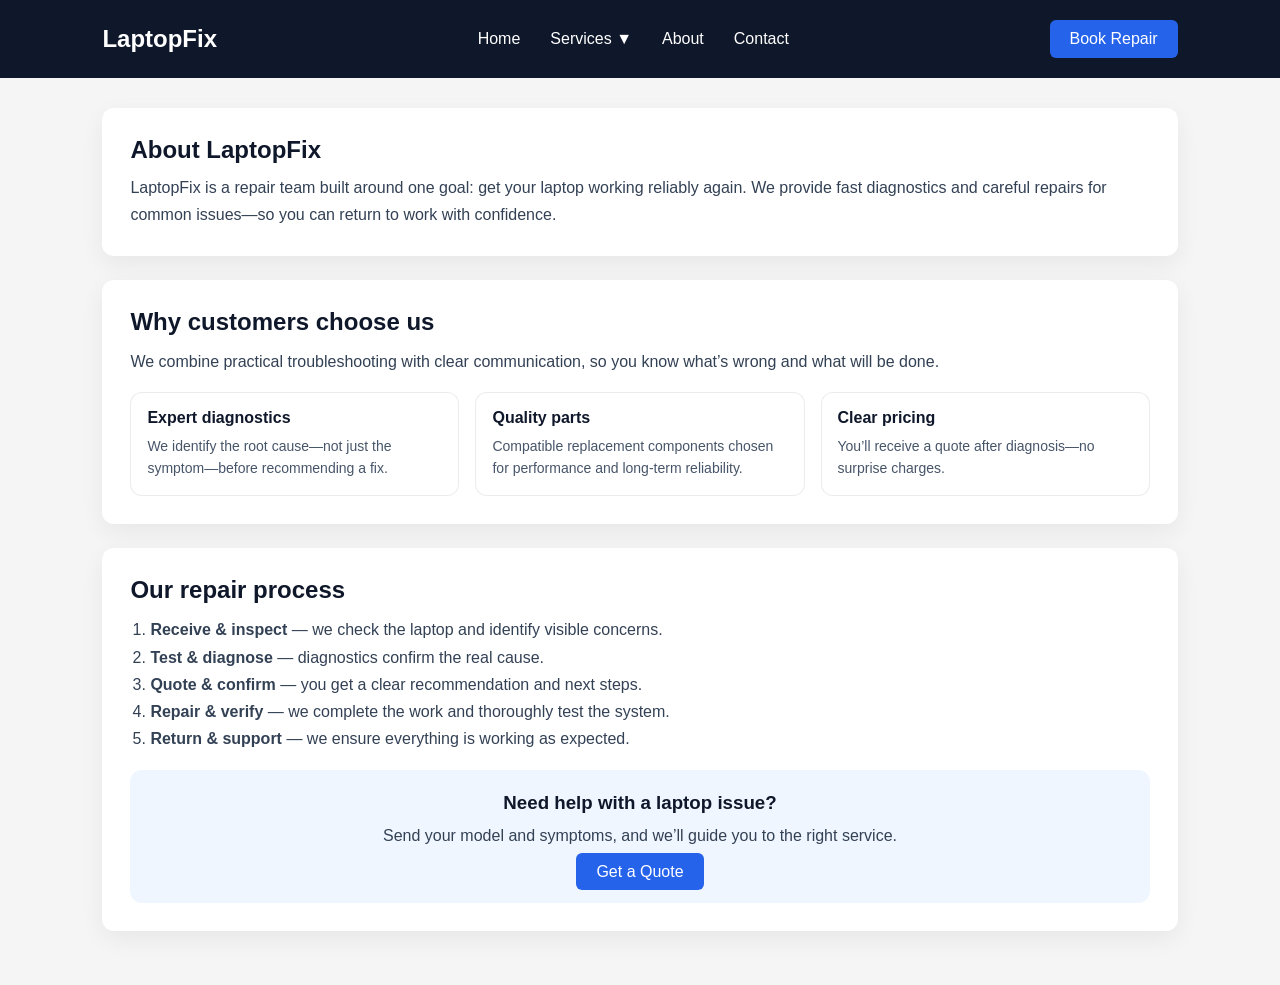
==== about.html @ d70bae6b "Initial commit" ====
<!DOCTYPE html>
<html lang="en">
<head>
    <meta charset="UTF-8">
    <meta name="viewport" content="width=device-width, initial-scale=1.0">
    <title>About - LaptopFix</title>
    <link rel="stylesheet" href="css/home.css">
    <link rel="stylesheet" href="css/about.css">
    <style>
        /* Fallback styles in case css/about.css is empty */
        .page{
            padding:30px 8%;
        }
        .hero{
            background:#fff;
            border-radius:12px;
            padding:28px;
            box-shadow:0 8px 24px rgba(0,0,0,0.06);
            margin-bottom:24px;
        }
        .hero h1{ color:#0f172a; margin-bottom:10px; }
        .hero p{ color:#334155; line-height:1.7; font-size:16px; }

        .content{
            background:#fff;
            border-radius:12px;
            padding:28px;
            box-shadow:0 8px 24px rgba(0,0,0,0.06);
            margin-bottom:24px;
        }
        .content h2{ color:#0f172a; margin:0 0 12px; }
        .content p{ color:#334155; line-height:1.7; margin-bottom:16px; }
        .content ul, .content ol{ margin-left:20px; color:#334155; line-height:1.7; margin-bottom:18px; }

        .features{
            display:grid;
            grid-template-columns:repeat(3, minmax(0, 1fr));
            gap:16px;
            margin-top:14px;
        }
        .feature{
            border:1px solid rgba(15,23,42,0.08);
            border-radius:12px;
            padding:16px;
            background:#fff;
        }
        .feature h3{ color:#0f172a; margin-bottom:8px; font-size:16px; }
        .feature p{ margin:0; color:#475569; line-height:1.6; font-size:14px; }

        .cta{
            text-align:center;
            background:#eff6ff;
            border-radius:12px;
            padding:22px;
            margin-top:18px;
        }
        .cta h3{ color:#0f172a; margin-bottom:8px; }
        .cta p{ color:#334155; margin-bottom:14px; }

        @media (max-width: 900px){
            .features{ grid-template-columns:1fr; }
        }
    </style>
</head>
<body>
    <header class="header">
        <div class="logo">
            <h2>LaptopFix</h2>
        </div>

        <nav class="navbar">
            <ul>
                <li>
                    <a href="#">Home</a>
                </li>

                <li class="dropdown">
                    <a href="#">Services ▼</a>
                    <ul class="dropdown-menu">
                        <li><a href="services/laptop-screen-repair.html">Laptop Screen Repair</a></li>
                        <li><a href="services/battery-replacement.html">Battery Replacement</a></li>
                        <li><a href="services/motherboard-repair.html">Motherboard Repair</a></li>
                        <li><a href="services/keyboard-repair.html">Keyboard Repair</a></li>
                        <li><a href="services/data-recovery.html">Data Recovery</a></li>
                        <li><a href="services/ram-ssd-upgrade.html">RAM &amp; SSD Upgrade</a></li>
                    </ul>
                </li>

                <li>
                    <a href="about.html">About</a>
                </li>

                <li>
                    <a href="contact.html">Contact</a>
                </li>
            </ul>
        </nav>

        <a href="contact.html" class="btn">Book Repair</a>
    </header>

    <main class="page">
        <section class="hero">
            <h1>About LaptopFix</h1>
            <p>
                LaptopFix is a repair team built around one goal: get your laptop working reliably again.
                We provide fast diagnostics and careful repairs for common issues—so you can return to work with confidence.
            </p>
        </section>

        <section class="content">
            <h2>Why customers choose us</h2>
            <p>
                We combine practical troubleshooting with clear communication, so you know what’s wrong and what will be done.
            </p>

            <div class="features" aria-label="LaptopFix benefits">
                <div class="feature">
                    <h3>Expert diagnostics</h3>
                    <p>We identify the root cause—not just the symptom—before recommending a fix.</p>
                </div>
                <div class="feature">
                    <h3>Quality parts</h3>
                    <p>Compatible replacement components chosen for performance and long-term reliability.</p>
                </div>
                <div class="feature">
                    <h3>Clear pricing</h3>
                    <p>You’ll receive a quote after diagnosis—no surprise charges.</p>
                </div>
            </div>
        </section>

        <section class="content">
            <h2>Our repair process</h2>
            <ol>
                <li><strong>Receive &amp; inspect</strong> — we check the laptop and identify visible concerns.</li>
                <li><strong>Test &amp; diagnose</strong> — diagnostics confirm the real cause.</li>
                <li><strong>Quote &amp; confirm</strong> — you get a clear recommendation and next steps.</li>
                <li><strong>Repair &amp; verify</strong> — we complete the work and thoroughly test the system.</li>
                <li><strong>Return &amp; support</strong> — we ensure everything is working as expected.</li>
            </ol>

            <div class="cta">
                <h3>Need help with a laptop issue?</h3>
                <p>Send your model and symptoms, and we’ll guide you to the right service.</p>
                <a class="btn" href="contact.html">Get a Quote</a>
            </div>
        </section>
    </main>
</body>
</html>
---- css/home.css ----
*{
    margin:0;
    padding:0;
    box-sizing:border-box;
    font-family:Arial, sans-serif;
}

body{
    background:#f5f5f5;
}

/* Header */

.header{
    display:flex;
    justify-content:space-between;
    align-items:center;
    padding:20px 8%;
    background:#0f172a;
}

.logo h2{
    color:white;
}

/* Navbar */

.navbar > ul{
    display:flex;
    list-style:none;
    gap:30px;
}

.navbar ul li{
    position:relative;
}

.navbar ul li a{
    text-decoration:none;
    color:white;
    font-weight:500;
}

/* Dropdown */

.dropdown-menu{
    display:none;
    position:absolute;
    top:100%;
    left:0;
    background:#0f172a;
    min-width:250px;
    list-style:none;
    box-shadow:0 5px 20px rgba(0,0,0,0.15);
    border-radius:8px;
    overflow:hidden;
}

.dropdown-menu li{
    width:100%;
}

.dropdown-menu li a{
    display:block;
    padding:12px 15px;
    color:#222;
}

.dropdown-menu li a:hover{
    background:#2563eb;
    color:white;
}

/* Hover par dropdown show hoga */

.dropdown:hover .dropdown-menu{
    display:block;
}

/* Button */

.btn{
    text-decoration:none;
    background:#2563eb;
    color:white;
    padding:10px 20px;
    border-radius:6px;
}
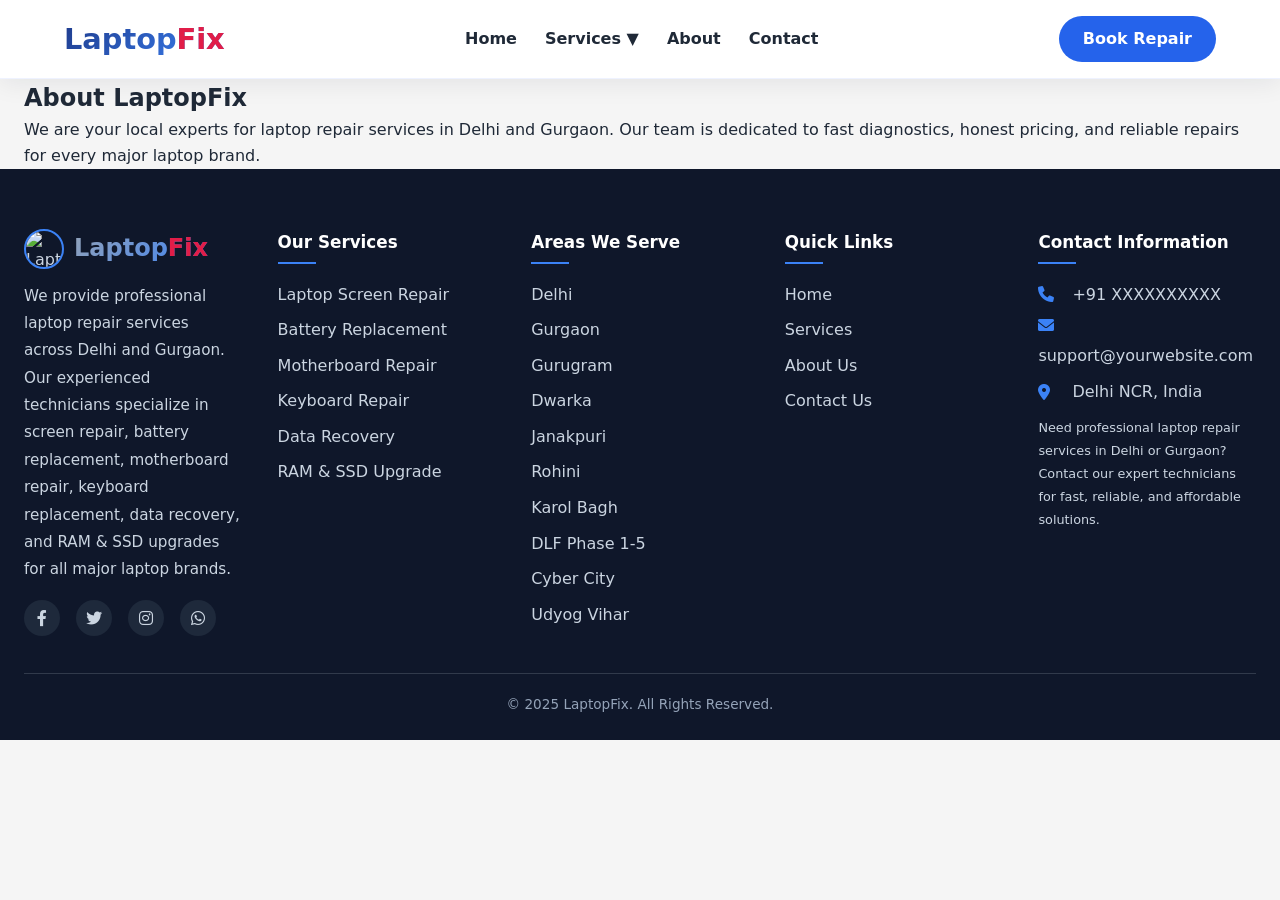
==== commit b6a0c8d2: "Initial commit" ====
--- a/about.html
+++ b/about.html
@@ -1,152 +1,37 @@
 <!DOCTYPE html>
 <html lang="en">
 <head>
-    <meta charset="UTF-8">
-    <meta name="viewport" content="width=device-width, initial-scale=1.0">
-    <title>About - LaptopFix</title>
-    <link rel="stylesheet" href="css/home.css">
-    <link rel="stylesheet" href="css/about.css">
-    <style>
-        /* Fallback styles in case css/about.css is empty */
-        .page{
-            padding:30px 8%;
-        }
-        .hero{
-            background:#fff;
-            border-radius:12px;
-            padding:28px;
-            box-shadow:0 8px 24px rgba(0,0,0,0.06);
-            margin-bottom:24px;
-        }
-        .hero h1{ color:#0f172a; margin-bottom:10px; }
-        .hero p{ color:#334155; line-height:1.7; font-size:16px; }
-
-        .content{
-            background:#fff;
-            border-radius:12px;
-            padding:28px;
-            box-shadow:0 8px 24px rgba(0,0,0,0.06);
-            margin-bottom:24px;
-        }
-        .content h2{ color:#0f172a; margin:0 0 12px; }
-        .content p{ color:#334155; line-height:1.7; margin-bottom:16px; }
-        .content ul, .content ol{ margin-left:20px; color:#334155; line-height:1.7; margin-bottom:18px; }
-
-        .features{
-            display:grid;
-            grid-template-columns:repeat(3, minmax(0, 1fr));
-            gap:16px;
-            margin-top:14px;
-        }
-        .feature{
-            border:1px solid rgba(15,23,42,0.08);
-            border-radius:12px;
-            padding:16px;
-            background:#fff;
-        }
-        .feature h3{ color:#0f172a; margin-bottom:8px; font-size:16px; }
-        .feature p{ margin:0; color:#475569; line-height:1.6; font-size:14px; }
-
-        .cta{
-            text-align:center;
-            background:#eff6ff;
-            border-radius:12px;
-            padding:22px;
-            margin-top:18px;
-        }
-        .cta h3{ color:#0f172a; margin-bottom:8px; }
-        .cta p{ color:#334155; margin-bottom:14px; }
-
-        @media (max-width: 900px){
-            .features{ grid-template-columns:1fr; }
-        }
-    </style>
+  <meta charset="UTF-8">
+  <meta name="viewport" content="width=device-width, initial-scale=1.0">
+  <title>About Us - LaptopFix</title>
+  <link rel="stylesheet" href="https://cdnjs.cloudflare.com/ajax/libs/font-awesome/6.0.0-beta3/css/all.min.css">
+  <link rel="stylesheet" href="css/common.css">
+  <link rel="stylesheet" href="css/about.css">
 </head>
 <body>
-    <header class="header">
-        <div class="logo">
-            <h2>LaptopFix</h2>
-        </div>
+  <div id="header"></div>
+  <script>
+    fetch("header.html")
+      .then(res => res.text())
+      .then(data => {
+        document.getElementById("header").innerHTML = data;
+      });
+  </script>
 
-        <nav class="navbar">
-            <ul>
-                <li>
-                    <a href="#">Home</a>
-                </li>
+  <main class="container">
+    <section class="hero">
+      <h1>About LaptopFix</h1>
+      <p>We are your local experts for laptop repair services in Delhi and Gurgaon. Our team is dedicated to fast diagnostics, honest pricing, and reliable repairs for every major laptop brand.</p>
+    </section>
+  </main>
 
-                <li class="dropdown">
-                    <a href="#">Services ▼</a>
-                    <ul class="dropdown-menu">
-                        <li><a href="services/laptop-screen-repair.html">Laptop Screen Repair</a></li>
-                        <li><a href="services/battery-replacement.html">Battery Replacement</a></li>
-                        <li><a href="services/motherboard-repair.html">Motherboard Repair</a></li>
-                        <li><a href="services/keyboard-repair.html">Keyboard Repair</a></li>
-                        <li><a href="services/data-recovery.html">Data Recovery</a></li>
-                        <li><a href="services/ram-ssd-upgrade.html">RAM &amp; SSD Upgrade</a></li>
-                    </ul>
-                </li>
-
-                <li>
-                    <a href="about.html">About</a>
-                </li>
-
-                <li>
-                    <a href="contact.html">Contact</a>
-                </li>
-            </ul>
-        </nav>
-
-        <a href="contact.html" class="btn">Book Repair</a>
-    </header>
-
-    <main class="page">
-        <section class="hero">
-            <h1>About LaptopFix</h1>
-            <p>
-                LaptopFix is a repair team built around one goal: get your laptop working reliably again.
-                We provide fast diagnostics and careful repairs for common issues—so you can return to work with confidence.
-            </p>
-        </section>
-
-        <section class="content">
-            <h2>Why customers choose us</h2>
-            <p>
-                We combine practical troubleshooting with clear communication, so you know what’s wrong and what will be done.
-            </p>
-
-            <div class="features" aria-label="LaptopFix benefits">
-                <div class="feature">
-                    <h3>Expert diagnostics</h3>
-                    <p>We identify the root cause—not just the symptom—before recommending a fix.</p>
-                </div>
-                <div class="feature">
-                    <h3>Quality parts</h3>
-                    <p>Compatible replacement components chosen for performance and long-term reliability.</p>
-                </div>
-                <div class="feature">
-                    <h3>Clear pricing</h3>
-                    <p>You’ll receive a quote after diagnosis—no surprise charges.</p>
-                </div>
-            </div>
-        </section>
-
-        <section class="content">
-            <h2>Our repair process</h2>
-            <ol>
-                <li><strong>Receive &amp; inspect</strong> — we check the laptop and identify visible concerns.</li>
-                <li><strong>Test &amp; diagnose</strong> — diagnostics confirm the real cause.</li>
-                <li><strong>Quote &amp; confirm</strong> — you get a clear recommendation and next steps.</li>
-                <li><strong>Repair &amp; verify</strong> — we complete the work and thoroughly test the system.</li>
-                <li><strong>Return &amp; support</strong> — we ensure everything is working as expected.</li>
-            </ol>
-
-            <div class="cta">
-                <h3>Need help with a laptop issue?</h3>
-                <p>Send your model and symptoms, and we’ll guide you to the right service.</p>
-                <a class="btn" href="contact.html">Get a Quote</a>
-            </div>
-        </section>
-    </main>
+  <div id="footer"></div>
+  <script>
+    fetch("footer.html")
+      .then(res => res.text())
+      .then(data => {
+        document.getElementById("footer").innerHTML = data;
+      });
+  </script>
 </body>
 </html>
-
--- a/css/common.css
+++ b/css/common.css
@@ -0,0 +1,288 @@
+* {
+  margin: 0;
+  padding: 0;
+  box-sizing: border-box;
+}
+
+body {
+  font-family: 'Segoe UI', Roboto, system-ui, -apple-system, sans-serif;
+  background: #f5f5f5;
+  color: #1f2937;
+  line-height: 1.6;
+}
+
+.container {
+  max-width: 1280px;
+  margin: 0 auto;
+  padding: 0 24px;
+}
+
+.site-header {
+  display: flex;
+  justify-content: space-between;
+  align-items: center;
+  flex-wrap: wrap;
+  background: #ffffff;
+  padding: 16px 5%;
+  box-shadow: 0 4px 24px rgba(15, 23, 42, 0.08);
+  border-bottom: 1px solid #eef2ff;
+  position: sticky;
+  top: 0;
+  z-index: 1000;
+}
+
+.site-logo {
+  display: flex;
+  align-items: center;
+  gap: 10px;
+}
+
+.site-logo h2 {
+  font-size: 1.8rem;
+  font-weight: 700;
+  background: linear-gradient(135deg, #1e3a8a, #3b82f6);
+  background-clip: text;
+  -webkit-background-clip: text;
+  color: transparent;
+}
+
+.site-logo span {
+  color: #e11d48;
+}
+
+.site-navbar > ul {
+  display: flex;
+  gap: 28px;
+  list-style: none;
+  align-items: center;
+  flex-wrap: wrap;
+}
+
+.site-navbar ul li {
+  position: relative;
+}
+
+.site-navbar ul li a {
+  text-decoration: none;
+  font-weight: 600;
+  color: #1f2937;
+  transition: color 0.2s ease;
+}
+
+.site-navbar ul li a:hover {
+  color: #2563eb;
+}
+
+.site-dropdown-menu {
+  position: absolute;
+  top: calc(100% + 8px);
+  left: 0;
+  display: none;
+  background: #ffffff;
+  min-width: 220px;
+  box-shadow: 0 12px 25px rgba(0, 0, 0, 0.08);
+  border-radius: 16px;
+  padding: 10px 0;
+  z-index: 100;
+  border: 1px solid #e2e8f0;
+}
+
+.site-dropdown-menu li {
+  width: 100%;
+}
+
+.site-dropdown-menu li a {
+  display: block;
+  padding: 10px 18px;
+  font-weight: 500;
+  color: #334155;
+}
+
+.site-dropdown-menu li a:hover {
+  background: #eff6ff;
+  color: #1e40af;
+}
+
+.site-dropdown:hover .site-dropdown-menu {
+  display: flex;
+  flex-direction: column;
+}
+
+.site-btn {
+  display: inline-flex;
+  align-items: center;
+  gap: 8px;
+  padding: 10px 24px;
+  background: #2563eb;
+  color: #ffffff;
+  text-decoration: none;
+  border-radius: 40px;
+  font-weight: 600;
+  transition: transform 0.2s ease, background 0.2s ease;
+}
+
+.site-btn:hover {
+  background: #1d4ed8;
+  transform: translateY(-1px);
+}
+
+.site-footer {
+  background: #0f172a;
+  color: #cbd5e1;
+  padding: 60px 0 24px;
+}
+
+.site-footer-grid {
+  display: grid;
+  grid-template-columns: repeat(auto-fit, minmax(200px, 1fr));
+  gap: 36px;
+  margin-bottom: 36px;
+}
+
+.site-footer-logo {
+  display: flex;
+  align-items: center;
+  gap: 10px;
+  margin-bottom: 14px;
+}
+
+.site-footer-logo-img {
+  width: 40px;
+  height: 40px;
+  border-radius: 50%;
+  border: 2px solid #3b82f6;
+  object-fit: cover;
+}
+
+.site-footer-logo h3 {
+  font-size: 1.5rem;
+  background: linear-gradient(135deg, #94a3b8, #3b82f6);
+  background-clip: text;
+  -webkit-background-clip: text;
+  color: transparent;
+}
+
+.site-footer-logo h3 span {
+  color: #e11d48;
+}
+
+.site-footer-col p {
+  line-height: 1.8;
+  margin-bottom: 16px;
+  font-size: 0.95rem;
+}
+
+.site-footer-col h4 {
+  color: #ffffff;
+  font-size: 1.05rem;
+  margin-bottom: 18px;
+  position: relative;
+  padding-bottom: 8px;
+}
+
+.site-footer-col h4::after {
+  content: '';
+  position: absolute;
+  left: 0;
+  bottom: 0;
+  width: 38px;
+  height: 2px;
+  background: #3b82f6;
+}
+
+.site-footer-col ul {
+  list-style: none;
+  padding: 0;
+  margin: 0;
+}
+
+.site-footer-col ul li {
+  margin-bottom: 10px;
+}
+
+.site-footer-col ul li a {
+  color: #cbd5e1;
+  text-decoration: none;
+  transition: color 0.2s ease, padding-left 0.2s ease;
+}
+
+.site-footer-col ul li a:hover {
+  color: #3b82f6;
+  padding-left: 4px;
+}
+
+.contact-info li {
+  display: flex;
+  align-items: center;
+  gap: 10px;
+  flex-wrap: wrap;
+}
+
+.contact-info li i {
+  width: 24px;
+  color: #3b82f6;
+}
+
+.social-links {
+  display: flex;
+  gap: 16px;
+  margin-top: 14px;
+  flex-wrap: wrap;
+}
+
+.social-links a {
+  width: 36px;
+  height: 36px;
+  display: inline-flex;
+  align-items: center;
+  justify-content: center;
+  background: #1e293b;
+  border-radius: 50%;
+  color: #cbd5e1;
+  text-decoration: none;
+  transition: transform 0.2s ease, background 0.2s ease;
+}
+
+.social-links a:hover {
+  background: #3b82f6;
+  color: white;
+  transform: translateY(-2px);
+}
+
+.site-footer-bottom {
+  text-align: center;
+  padding-top: 20px;
+  border-top: 1px solid rgba(203, 213, 225, 0.18);
+  font-size: 0.85rem;
+  color: #94a3b8;
+}
+
+@media (max-width: 850px) {
+  .site-header {
+    flex-direction: column;
+    align-items: stretch;
+    gap: 18px;
+    padding: 18px 20px;
+  }
+  .site-navbar > ul {
+    gap: 16px;
+    justify-content: center;
+  }
+  .site-dropdown-menu {
+    top: calc(100% + 4px);
+    left: 0;
+  }
+}
+
+@media (max-width: 600px) {
+  .site-navbar > ul {
+    gap: 10px;
+  }
+  .site-btn {
+    width: 100%;
+    justify-content: center;
+  }
+  .site-logo h2 {
+    font-size: 1.4rem;
+  }
+}
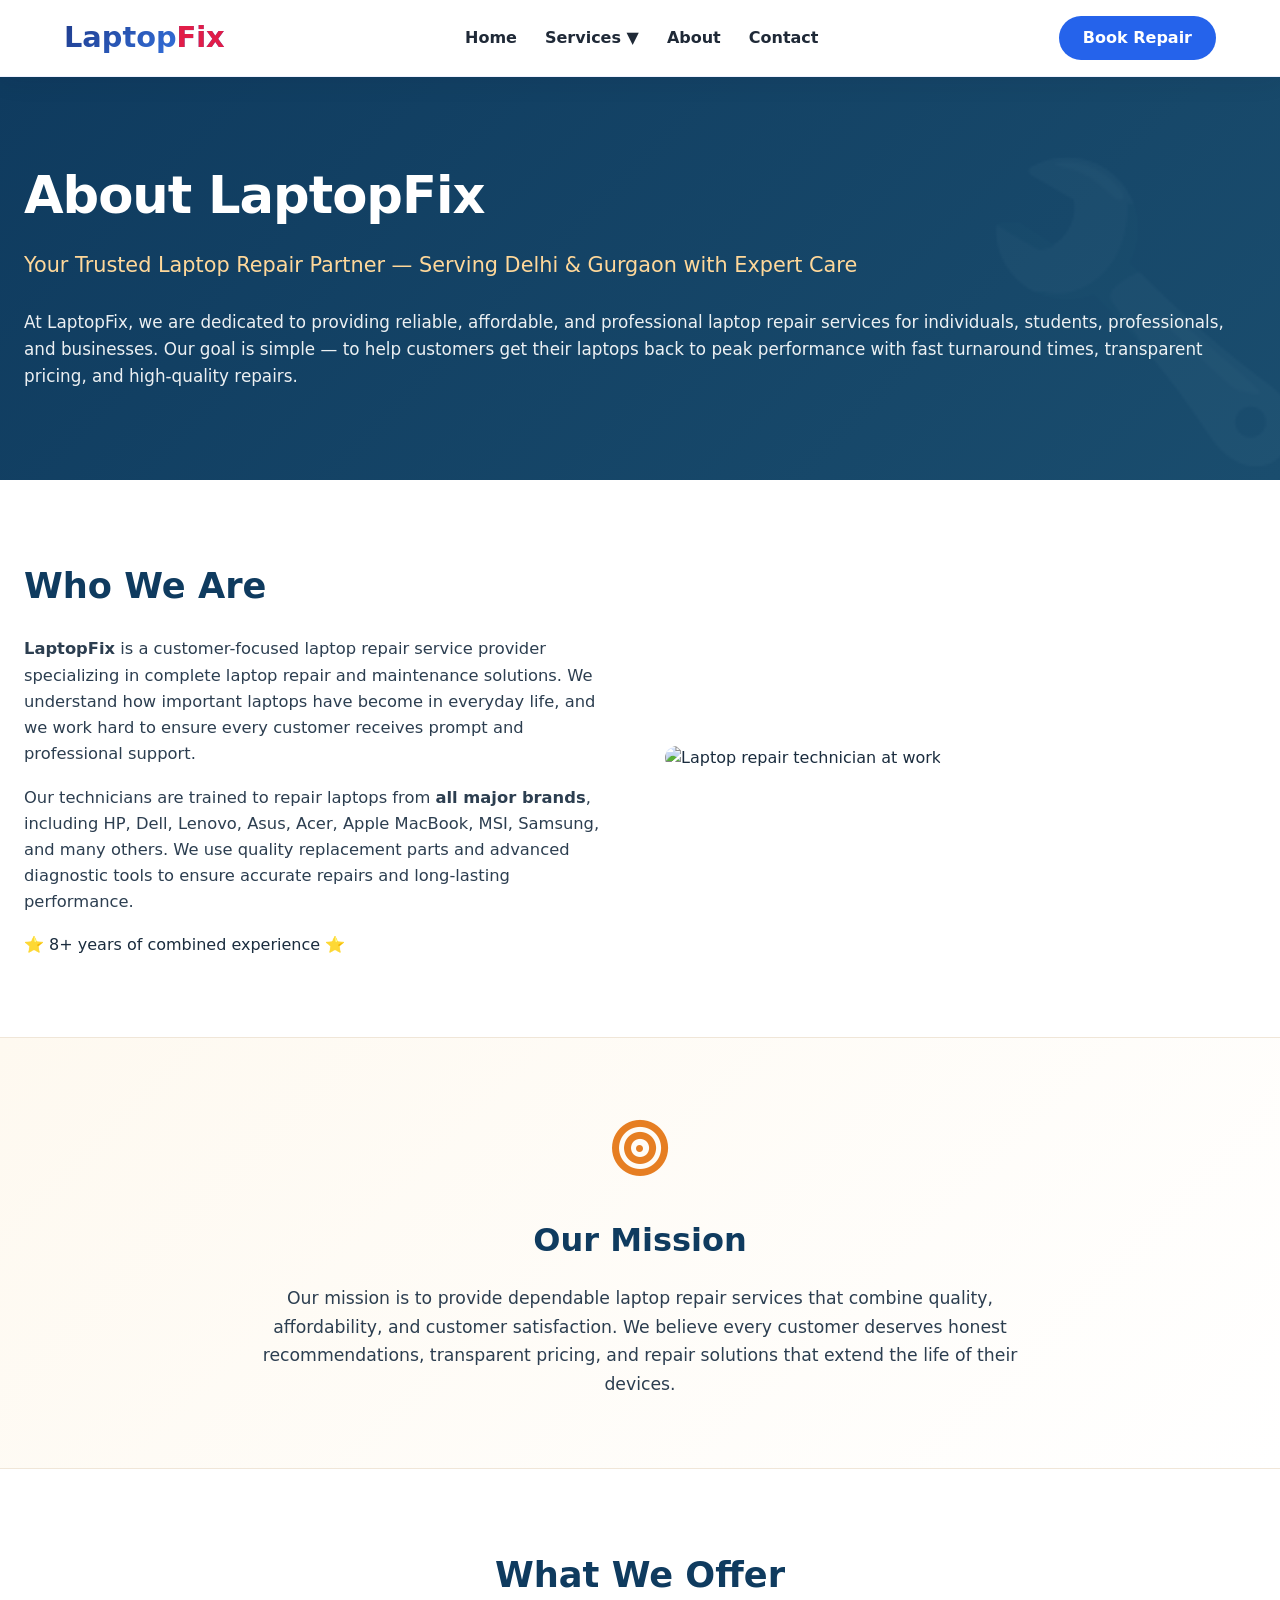
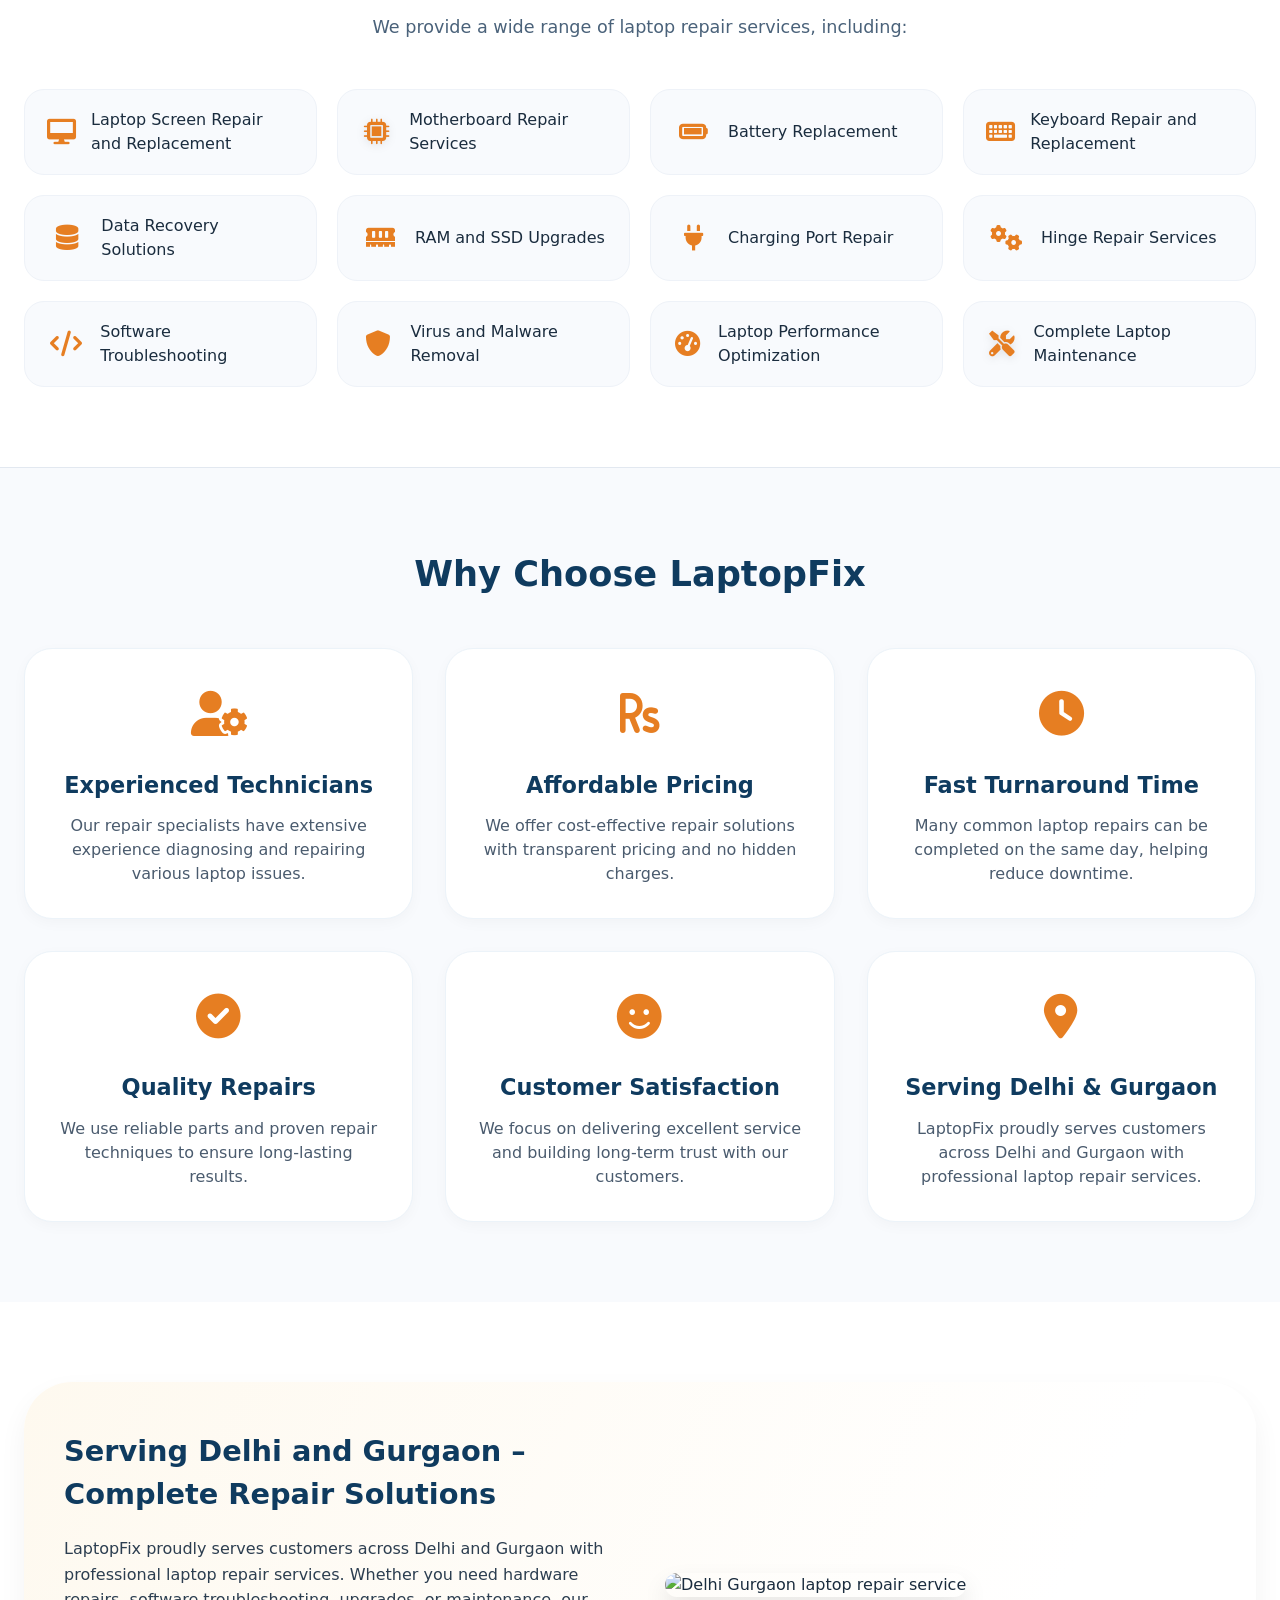
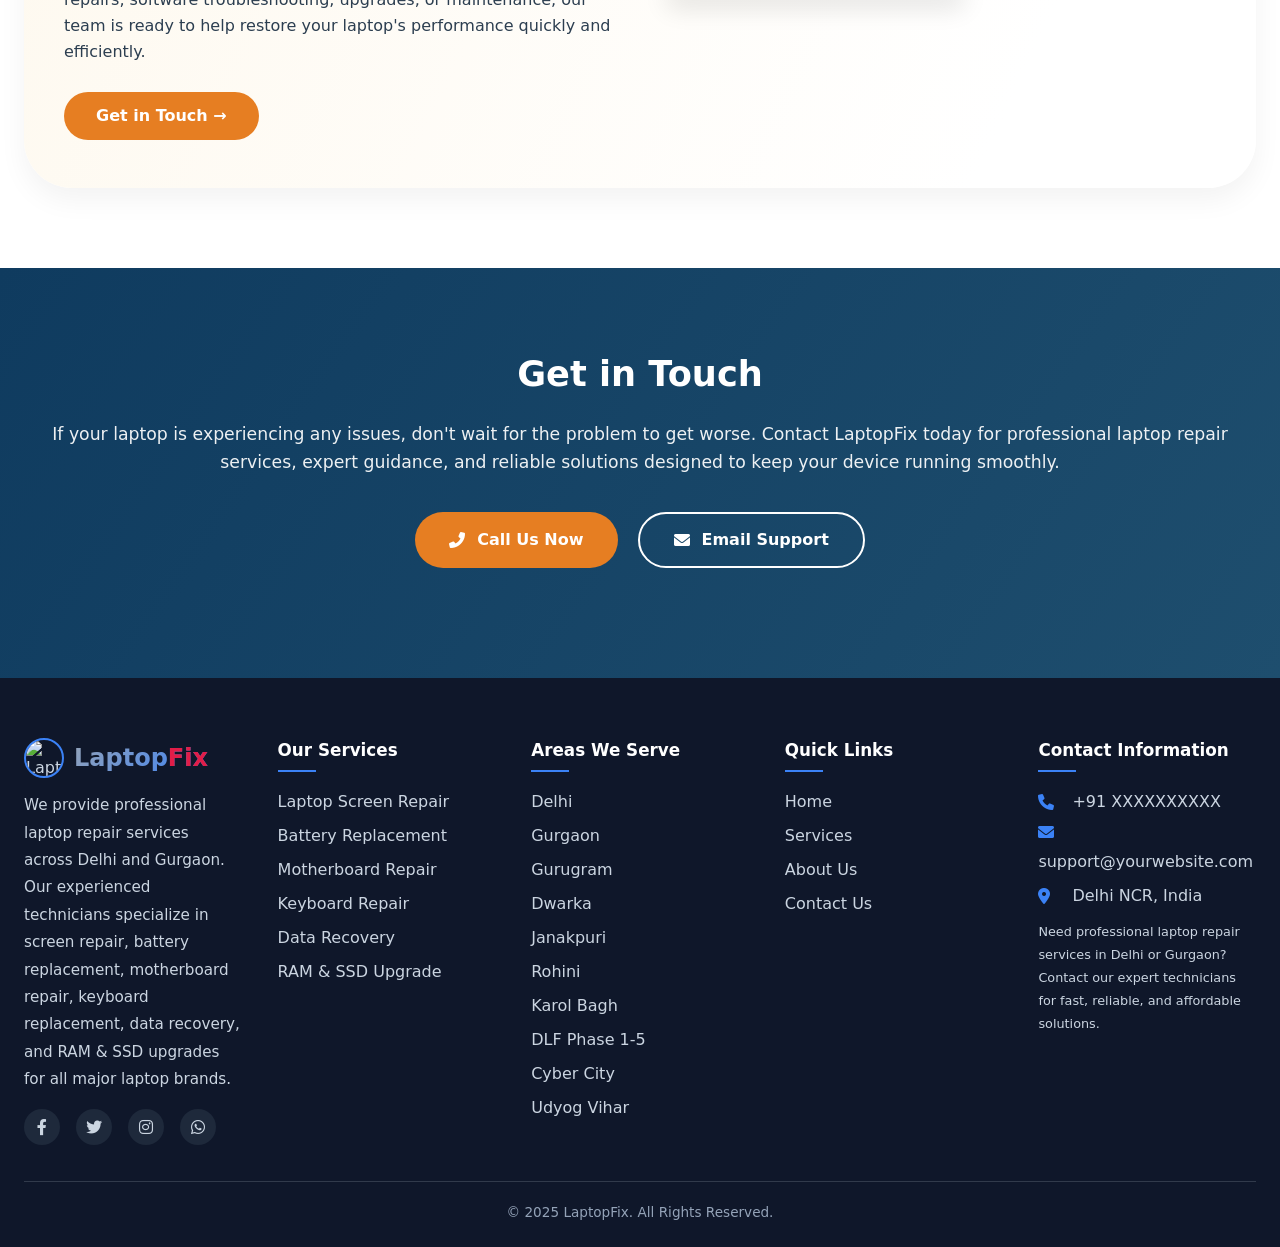
==== commit 61f7bd9f: "update" ====
--- a/about.html
+++ b/about.html
@@ -3,10 +3,31 @@
 <head>
   <meta charset="UTF-8">
   <meta name="viewport" content="width=device-width, initial-scale=1.0">
-  <title>About Us - LaptopFix</title>
+  <title>About Us - LaptopFix | Trusted Laptop Repair Partner in Delhi & Gurgaon</title>
   <link rel="stylesheet" href="https://cdnjs.cloudflare.com/ajax/libs/font-awesome/6.0.0-beta3/css/all.min.css">
+  <!-- common.css (if exists, else fallback) -->
   <link rel="stylesheet" href="css/common.css">
+  <!-- main about stylesheet -->
   <link rel="stylesheet" href="css/about.css">
+  <style>
+    /* fallback base styles in case common.css missing */
+    * {
+      margin: 0;
+      padding: 0;
+      box-sizing: border-box;
+    }
+    body {
+      font-family: 'Inter', system-ui, -apple-system, 'Segoe UI', Roboto, Helvetica, Arial, sans-serif;
+      background: #fafcff;
+      color: #1a2c3e;
+      line-height: 1.5;
+    }
+    .container {
+      max-width: 1280px;
+      margin: 0 auto;
+      padding: 0 24px;
+    }
+  </style>
 </head>
 <body>
   <div id="header"></div>
@@ -15,13 +36,139 @@
       .then(res => res.text())
       .then(data => {
         document.getElementById("header").innerHTML = data;
-      });
+      })
+      .catch(() => console.log("header.html not found — using inline fallback if needed"));
   </script>
 
-  <main class="container">
-    <section class="hero">
-      <h1>About LaptopFix</h1>
-      <p>We are your local experts for laptop repair services in Delhi and Gurgaon. Our team is dedicated to fast diagnostics, honest pricing, and reliable repairs for every major laptop brand.</p>
+  <main>
+    <!-- Hero section with about introduction (consistent with existing page structure but enriched) -->
+    <section class="about-hero">
+      <div class="container">
+        <div class="hero-content-center">
+          <h1>About LaptopFix</h1>
+          <p class="hero-tagline">Your Trusted Laptop Repair Partner — Serving Delhi & Gurgaon with Expert Care</p>
+          <p class="hero-description">At LaptopFix, we are dedicated to providing reliable, affordable, and professional laptop repair services for individuals, students, professionals, and businesses. Our goal is simple — to help customers get their laptops back to peak performance with fast turnaround times, transparent pricing, and high-quality repairs.</p>
+        </div>
+      </div>
+    </section>
+
+    <!-- Who We Are section (complete content) -->
+    <section class="who-we-are">
+      <div class="container">
+        <div class="section-grid two-column">
+          <div class="info-text">
+            <h2>Who We Are</h2>
+            <p><strong>LaptopFix</strong> is a customer-focused laptop repair service provider specializing in complete laptop repair and maintenance solutions. We understand how important laptops have become in everyday life, and we work hard to ensure every customer receives prompt and professional support.</p>
+            <p>Our technicians are trained to repair laptops from <strong>all major brands</strong>, including HP, Dell, Lenovo, Asus, Acer, Apple MacBook, MSI, Samsung, and many others. We use quality replacement parts and advanced diagnostic tools to ensure accurate repairs and long-lasting performance.</p>
+            <div class="years-badge">⭐ 8+ years of combined experience ⭐</div>
+          </div>
+          <div class="info-media">
+            <img src="https://images.unsplash.com/photo-1581091226033-d5c48150dbaa?w=600&auto=format" alt="Laptop repair technician at work">
+          </div>
+        </div>
+      </div>
+    </section>
+
+    <!-- Our Mission Section -->
+    <section class="our-mission">
+      <div class="container">
+        <div class="mission-wrapper">
+          <div class="mission-icon"><i class="fas fa-bullseye"></i></div>
+          <h2>Our Mission</h2>
+          <p>Our mission is to provide dependable laptop repair services that combine quality, affordability, and customer satisfaction. We believe every customer deserves honest recommendations, transparent pricing, and repair solutions that extend the life of their devices.</p>
+        </div>
+      </div>
+    </section>
+
+    <!-- What We Offer - Comprehensive list of services -->
+    <section class="what-we-offer">
+      <div class="container">
+        <h2>What We Offer</h2>
+        <p class="section-subtitle">We provide a wide range of laptop repair services, including:</p>
+        <div class="services-grid">
+          <div class="service-item"><i class="fas fa-desktop"></i> Laptop Screen Repair and Replacement</div>
+          <div class="service-item"><i class="fas fa-microchip"></i> Motherboard Repair Services</div>
+          <div class="service-item"><i class="fas fa-battery-full"></i> Battery Replacement</div>
+          <div class="service-item"><i class="fas fa-keyboard"></i> Keyboard Repair and Replacement</div>
+          <div class="service-item"><i class="fas fa-database"></i> Data Recovery Solutions</div>
+          <div class="service-item"><i class="fas fa-memory"></i> RAM and SSD Upgrades</div>
+          <div class="service-item"><i class="fas fa-plug"></i> Charging Port Repair</div>
+          <div class="service-item"><i class="fas fa-cogs"></i> Hinge Repair Services</div>
+          <div class="service-item"><i class="fas fa-code"></i> Software Troubleshooting</div>
+          <div class="service-item"><i class="fas fa-shield-alt"></i> Virus and Malware Removal</div>
+          <div class="service-item"><i class="fas fa-tachometer-alt"></i> Laptop Performance Optimization</div>
+          <div class="service-item"><i class="fas fa-tools"></i> Complete Laptop Maintenance</div>
+        </div>
+      </div>
+    </section>
+
+    <!-- Why Choose LaptopFix : 6 reasons with visuals -->
+    <section class="why-choose">
+      <div class="container">
+        <h2>Why Choose LaptopFix</h2>
+        <div class="features-grid">
+          <div class="feature-card">
+            <div class="feature-icon"><i class="fas fa-user-cog"></i></div>
+            <h3>Experienced Technicians</h3>
+            <p>Our repair specialists have extensive experience diagnosing and repairing various laptop issues.</p>
+          </div>
+          <div class="feature-card">
+            <div class="feature-icon"><i class="fas fa-rupee-sign"></i></div>
+            <h3>Affordable Pricing</h3>
+            <p>We offer cost-effective repair solutions with transparent pricing and no hidden charges.</p>
+          </div>
+          <div class="feature-card">
+            <div class="feature-icon"><i class="fas fa-clock"></i></div>
+            <h3>Fast Turnaround Time</h3>
+            <p>Many common laptop repairs can be completed on the same day, helping reduce downtime.</p>
+          </div>
+          <div class="feature-card">
+            <div class="feature-icon"><i class="fas fa-check-circle"></i></div>
+            <h3>Quality Repairs</h3>
+            <p>We use reliable parts and proven repair techniques to ensure long-lasting results.</p>
+          </div>
+          <div class="feature-card">
+            <div class="feature-icon"><i class="fas fa-smile"></i></div>
+            <h3>Customer Satisfaction</h3>
+            <p>We focus on delivering excellent service and building long-term trust with our customers.</p>
+          </div>
+          <div class="feature-card">
+            <div class="feature-icon"><i class="fas fa-map-marker-alt"></i></div>
+            <h3>Serving Delhi & Gurgaon</h3>
+            <p>LaptopFix proudly serves customers across Delhi and Gurgaon with professional laptop repair services.</p>
+          </div>
+        </div>
+      </div>
+    </section>
+
+    <!-- Additional area: What we cover + expertise -->
+    <section class="service-coverage">
+      <div class="container">
+        <div class="coverage-card">
+          <div class="coverage-text">
+            <h3>Serving Delhi and Gurgaon – Complete Repair Solutions</h3>
+            <p>LaptopFix proudly serves customers across Delhi and Gurgaon with professional laptop repair services. Whether you need hardware repairs, software troubleshooting, upgrades, or maintenance, our team is ready to help restore your laptop's performance quickly and efficiently.</p>
+            <a href="#" class="btn-contact">Get in Touch →</a>
+          </div>
+          <div class="coverage-image">
+            <img src="https://images.unsplash.com/photo-1581092160607-ee22621dd758?w=500&auto=format" alt="Delhi Gurgaon laptop repair service">
+          </div>
+        </div>
+      </div>
+    </section>
+
+    <!-- Get in Touch CTA with original message -->
+    <section class="get-in-touch">
+      <div class="container touch-container">
+        <div class="touch-content">
+          <h2>Get in Touch</h2>
+          <p>If your laptop is experiencing any issues, don't wait for the problem to get worse. Contact LaptopFix today for professional laptop repair services, expert guidance, and reliable solutions designed to keep your device running smoothly.</p>
+          <div class="touch-buttons">
+            <a href="#" class="btn-primary"><i class="fas fa-phone-alt"></i> Call Us Now</a>
+            <a href="#" class="btn-secondary"><i class="fas fa-envelope"></i> Email Support</a>
+          </div>
+        </div>
+      </div>
     </section>
   </main>
 
@@ -31,7 +178,8 @@
       .then(res => res.text())
       .then(data => {
         document.getElementById("footer").innerHTML = data;
-      });
+      })
+      .catch(() => console.log("footer.html not found — static fallback works"));
   </script>
 </body>
-</html>
+</html>
--- a/css/about.css
+++ b/css/about.css
@@ -0,0 +1,617 @@
+/* ============================================
+   about.css - LaptopFix About Page Styles
+   Laptop Repair Icons & Modern UI
+   ============================================ */
+
+* {
+    margin: 0;
+    padding: 0;
+    box-sizing: border-box;
+}
+
+body {
+    font-family: 'Inter', -apple-system, BlinkMacSystemFont, 'Segoe UI', Roboto, Helvetica, Arial, sans-serif;
+    background: #fafcff;
+    color: #1a2c3e;
+    line-height: 1.5;
+    overflow-x: hidden;
+}
+
+.container {
+    max-width: 1280px;
+    margin: 0 auto;
+    padding: 0 24px;
+}
+
+/* ========== HERO SECTION ========== */
+.about-hero {
+    background: linear-gradient(135deg, #0f3b5f 0%, #1a4d6e 100%);
+    padding: 80px 0 70px;
+    color: white;
+    position: relative;
+    overflow: hidden;
+}
+
+.about-hero::before {
+    content: "🔧";
+    font-size: 280px;
+    opacity: 0.05;
+    position: absolute;
+    bottom: -40px;
+    right: -40px;
+    pointer-events: none;
+}
+
+.hero-inner {
+    text-align: center;
+    max-width: 900px;
+    margin: 0 auto;
+    position: relative;
+    z-index: 2;
+}
+
+.hero-icon {
+    font-size: 4rem;
+    margin-bottom: 20px;
+    background: rgba(255,255,255,0.15);
+    width: 90px;
+    height: 90px;
+    border-radius: 50%;
+    display: flex;
+    align-items: center;
+    justify-content: center;
+    margin-left: auto;
+    margin-right: auto;
+    backdrop-filter: blur(4px);
+}
+
+.hero-icon i {
+    font-size: 3rem;
+    color: #ffb347;
+}
+
+.about-hero h1 {
+    font-size: 3.2rem;
+    font-weight: 800;
+    margin-bottom: 16px;
+    letter-spacing: -0.02em;
+}
+
+.hero-tagline {
+    font-size: 1.3rem;
+    font-weight: 500;
+    color: #ffd89a;
+    margin-bottom: 28px;
+}
+
+.hero-description {
+    font-size: 1.05rem;
+    line-height: 1.6;
+    opacity: 0.92;
+    margin-bottom: 20px;
+}
+
+.hero-description.second {
+    margin-bottom: 0;
+}
+
+/* ========== WHO WE ARE SECTION ========== */
+.who-we-are {
+    padding: 80px 0;
+    background: white;
+}
+
+.section-grid {
+    display: flex;
+    gap: 60px;
+    align-items: center;
+    flex-wrap: wrap;
+}
+
+.two-column {
+    display: grid;
+    grid-template-columns: 1fr 1fr;
+    gap: 50px;
+}
+
+.info-text {
+    position: relative;
+}
+
+.section-icon {
+    font-size: 2.5rem;
+    color: #e67e22;
+    margin-bottom: 20px;
+}
+
+.info-text h2 {
+    font-size: 2.2rem;
+    font-weight: 700;
+    color: #0f3b5f;
+    margin-bottom: 24px;
+}
+
+.info-text p {
+    color: #2c3e50;
+    margin-bottom: 18px;
+    font-size: 1.02rem;
+    line-height: 1.6;
+}
+
+.brand-badge {
+    display: inline-flex;
+    align-items: center;
+    gap: 10px;
+    background: #fef3e8;
+    padding: 12px 24px;
+    border-radius: 50px;
+    font-weight: 600;
+    color: #e67e22;
+    margin-top: 20px;
+}
+
+.brand-badge i {
+    font-size: 1.2rem;
+}
+
+.info-media {
+    position: relative;
+}
+
+.info-media img {
+    width: 100%;
+    border-radius: 32px;
+    box-shadow: 0 20px 35px -12px rgba(0,0,0,0.15);
+    transition: transform 0.3s ease;
+}
+
+.info-media img:hover {
+    transform: scale(1.01);
+}
+
+.floating-icon {
+    position: absolute;
+    bottom: -15px;
+    right: -15px;
+    background: #e67e22;
+    color: white;
+    width: 60px;
+    height: 60px;
+    border-radius: 30px;
+    display: flex;
+    align-items: center;
+    justify-content: center;
+    gap: 8px;
+    font-size: 1.5rem;
+    box-shadow: 0 8px 20px rgba(230,126,34,0.3);
+}
+
+/* ========== OUR MISSION SECTION ========== */
+.our-mission {
+    padding: 70px 0;
+    background: linear-gradient(135deg, #fef9f0, #ffffff);
+    border-top: 1px solid #f0e6d8;
+    border-bottom: 1px solid #f0e6d8;
+}
+
+.mission-wrapper {
+    text-align: center;
+    max-width: 800px;
+    margin: 0 auto;
+}
+
+.mission-icon {
+    font-size: 3.5rem;
+    color: #e67e22;
+    margin-bottom: 24px;
+}
+
+.our-mission h2 {
+    font-size: 2rem;
+    font-weight: 700;
+    color: #0f3b5f;
+    margin-bottom: 20px;
+}
+
+.our-mission p {
+    font-size: 1.08rem;
+    color: #2c3e50;
+    line-height: 1.65;
+}
+
+/* ========== WHAT WE OFFER SECTION (repair icons grid) ========== */
+.what-we-offer {
+    padding: 80px 0;
+    background: #ffffff;
+}
+
+.what-we-offer h2 {
+    font-size: 2.2rem;
+    font-weight: 700;
+    color: #0f3b5f;
+    text-align: center;
+    margin-bottom: 12px;
+}
+
+.what-we-offer h2 i {
+    color: #e67e22;
+    margin-right: 12px;
+}
+
+.section-subtitle {
+    text-align: center;
+    color: #4a627a;
+    font-size: 1.1rem;
+    margin-bottom: 48px;
+}
+
+.services-grid {
+    display: grid;
+    grid-template-columns: repeat(auto-fill, minmax(280px, 1fr));
+    gap: 20px;
+}
+
+.service-item {
+    background: #f8fafd;
+    padding: 18px 22px;
+    border-radius: 20px;
+    display: flex;
+    align-items: center;
+    gap: 15px;
+    font-weight: 500;
+    transition: all 0.25s;
+    border: 1px solid #eef2f8;
+}
+
+.service-item i {
+    font-size: 1.6rem;
+    width: 40px;
+    color: #e67e22;
+    text-align: center;
+}
+
+.service-item:hover {
+    background: white;
+    border-color: #e67e22;
+    transform: translateX(6px);
+    box-shadow: 0 6px 14px rgba(0,0,0,0.05);
+}
+
+/* ========== WHY CHOOSE LAPTOPFIX ========== */
+.why-choose {
+    padding: 80px 0;
+    background: #f8fafd;
+    border-top: 1px solid #e2e8f0;
+}
+
+.why-choose h2 {
+    text-align: center;
+    font-size: 2.2rem;
+    font-weight: 700;
+    color: #0f3b5f;
+    margin-bottom: 48px;
+}
+
+.why-choose h2 i {
+    color: #e67e22;
+    margin-right: 12px;
+}
+
+.features-grid {
+    display: grid;
+    grid-template-columns: repeat(auto-fit, minmax(320px, 1fr));
+    gap: 32px;
+}
+
+.feature-card {
+    background: white;
+    padding: 32px 28px;
+    border-radius: 28px;
+    text-align: center;
+    transition: all 0.3s;
+    box-shadow: 0 4px 14px rgba(0,0,0,0.03);
+    border: 1px solid #ecf3f9;
+}
+
+.feature-card:hover {
+    transform: translateY(-8px);
+    box-shadow: 0 20px 30px -12px rgba(0,0,0,0.12);
+    border-color: #e67e2240;
+}
+
+.feature-icon {
+    font-size: 2.8rem;
+    color: #e67e22;
+    margin-bottom: 20px;
+}
+
+.feature-card h3 {
+    font-size: 1.4rem;
+    margin-bottom: 12px;
+    color: #0f3b5f;
+}
+
+.feature-card p {
+    color: #4a5b6e;
+    line-height: 1.5;
+}
+
+/* ========== SERVICE COVERAGE (Delhi & Gurgaon) ========== */
+.service-coverage {
+    padding: 80px 0;
+    background: white;
+}
+
+.coverage-card {
+    display: flex;
+    align-items: center;
+    gap: 50px;
+    flex-wrap: wrap;
+    background: linear-gradient(115deg, #fef9ef 0%, #ffffff 80%);
+    border-radius: 48px;
+    padding: 48px 40px;
+    box-shadow: 0 12px 28px rgba(0,0,0,0.05);
+}
+
+.coverage-text {
+    flex: 1;
+}
+
+.service-icon-lg {
+    font-size: 3rem;
+    color: #e67e22;
+    margin-bottom: 20px;
+}
+
+.coverage-text h3 {
+    font-size: 1.8rem;
+    font-weight: 700;
+    color: #0f3b5f;
+    margin-bottom: 20px;
+}
+
+.coverage-text p {
+    font-size: 1rem;
+    color: #2c3e50;
+    margin-bottom: 28px;
+    line-height: 1.6;
+}
+
+.btn-contact {
+    display: inline-flex;
+    align-items: center;
+    gap: 10px;
+    background: #e67e22;
+    color: white;
+    padding: 12px 32px;
+    border-radius: 40px;
+    text-decoration: none;
+    font-weight: 600;
+    transition: 0.2s;
+}
+
+.btn-contact:hover {
+    background: #cf711f;
+    transform: translateY(-2px);
+}
+
+.coverage-image {
+    flex: 1;
+}
+
+.coverage-image img {
+    width: 100%;
+    border-radius: 32px;
+    box-shadow: 0 12px 24px rgba(0,0,0,0.1);
+}
+
+/* ========== GET IN TOUCH SECTION ========== */
+.get-in-touch {
+    padding: 80px 0;
+    background: linear-gradient(125deg, #0f3b5f, #1e4e6e);
+    color: white;
+    text-align: center;
+}
+
+.touch-container {
+    max-width: 850px;
+}
+
+.touch-icon-group {
+    font-size: 3rem;
+    display: flex;
+    justify-content: center;
+    gap: 25px;
+    margin-bottom: 25px;
+}
+
+.touch-icon-group i {
+    background: rgba(255,255,255,0.15);
+    width: 70px;
+    height: 70px;
+    border-radius: 50%;
+    display: flex;
+    align-items: center;
+    justify-content: center;
+    font-size: 2rem;
+    transition: 0.2s;
+}
+
+.get-in-touch h2 {
+    font-size: 2.2rem;
+    font-weight: 700;
+    margin-bottom: 20px;
+}
+
+.get-in-touch p {
+    font-size: 1.08rem;
+    line-height: 1.6;
+    margin-bottom: 36px;
+    opacity: 0.92;
+}
+
+.touch-buttons {
+    display: flex;
+    justify-content: center;
+    gap: 20px;
+    flex-wrap: wrap;
+    margin-bottom: 30px;
+}
+
+.btn-primary, .btn-secondary {
+    display: inline-flex;
+    align-items: center;
+    gap: 12px;
+    padding: 14px 34px;
+    border-radius: 50px;
+    text-decoration: none;
+    font-weight: 600;
+    transition: 0.2s;
+    font-size: 1rem;
+}
+
+.btn-primary {
+    background: #e67e22;
+    color: white;
+    border: none;
+}
+
+.btn-primary:hover {
+    background: #f39c12;
+    transform: translateY(-3px);
+}
+
+.btn-secondary {
+    background: transparent;
+    color: white;
+    border: 2px solid white;
+}
+
+.btn-secondary:hover {
+    background: white;
+    color: #0f3b5f;
+    transform: translateY(-3px);
+}
+
+.location-note {
+    font-size: 0.9rem;
+    opacity: 0.8;
+    display: inline-flex;
+    align-items: center;
+    gap: 8px;
+    background: rgba(255,255,255,0.1);
+    padding: 8px 20px;
+    border-radius: 40px;
+}
+
+/* ========== RESPONSIVE STYLES ========== */
+@media (max-width: 1024px) {
+    .two-column {
+        grid-template-columns: 1fr;
+        gap: 40px;
+    }
+    
+    .about-hero h1 {
+        font-size: 2.5rem;
+    }
+    
+    .features-grid {
+        grid-template-columns: repeat(auto-fit, minmax(280px, 1fr));
+    }
+}
+
+@media (max-width: 768px) {
+    .container {
+        padding: 0 20px;
+    }
+    
+    .about-hero {
+        padding: 50px 0;
+    }
+    
+    .about-hero h1 {
+        font-size: 2rem;
+    }
+    
+    .hero-tagline {
+        font-size: 1rem;
+    }
+    
+    .info-text h2, .what-we-offer h2, .why-choose h2 {
+        font-size: 1.8rem;
+    }
+    
+    .services-grid {
+        grid-template-columns: 1fr;
+    }
+    
+    .coverage-card {
+        padding: 30px 24px;
+        flex-direction: column;
+    }
+    
+    .feature-card {
+        padding: 24px;
+    }
+    
+    .coverage-text h3 {
+        font-size: 1.5rem;
+    }
+    
+    .touch-buttons {
+        flex-direction: column;
+        align-items: center;
+    }
+    
+    .btn-primary, .btn-secondary {
+        width: 80%;
+        justify-content: center;
+    }
+}
+
+@media (max-width: 480px) {
+    .hero-icon {
+        width: 70px;
+        height: 70px;
+        font-size: 2rem;
+    }
+    
+    .brand-badge {
+        font-size: 0.85rem;
+        padding: 8px 16px;
+    }
+    
+    .service-item {
+        padding: 14px 18px;
+        font-size: 0.9rem;
+    }
+    
+    .feature-icon {
+        font-size: 2.2rem;
+    }
+}
+
+/* ========== ADDITIONAL REPAIR ICON STYLES ========== */
+/* custom utility for repair icons */
+.fa-laptop-code, .fa-microchip, .fa-screwdriver-wrench, .fa-tools {
+    filter: drop-shadow(0 2px 4px rgba(0,0,0,0.1));
+}
+
+/* animated hover for service icons */
+.service-item i {
+    transition: transform 0.2s;
+}
+
+.service-item:hover i {
+    transform: scale(1.1);
+}
+
+/* scroll reveal friendly */
+section {
+    scroll-margin-top: 30px;
+}
+
+/* ensure header and footer compatibility */
+#header, #footer {
+    width: 100%;
+}
